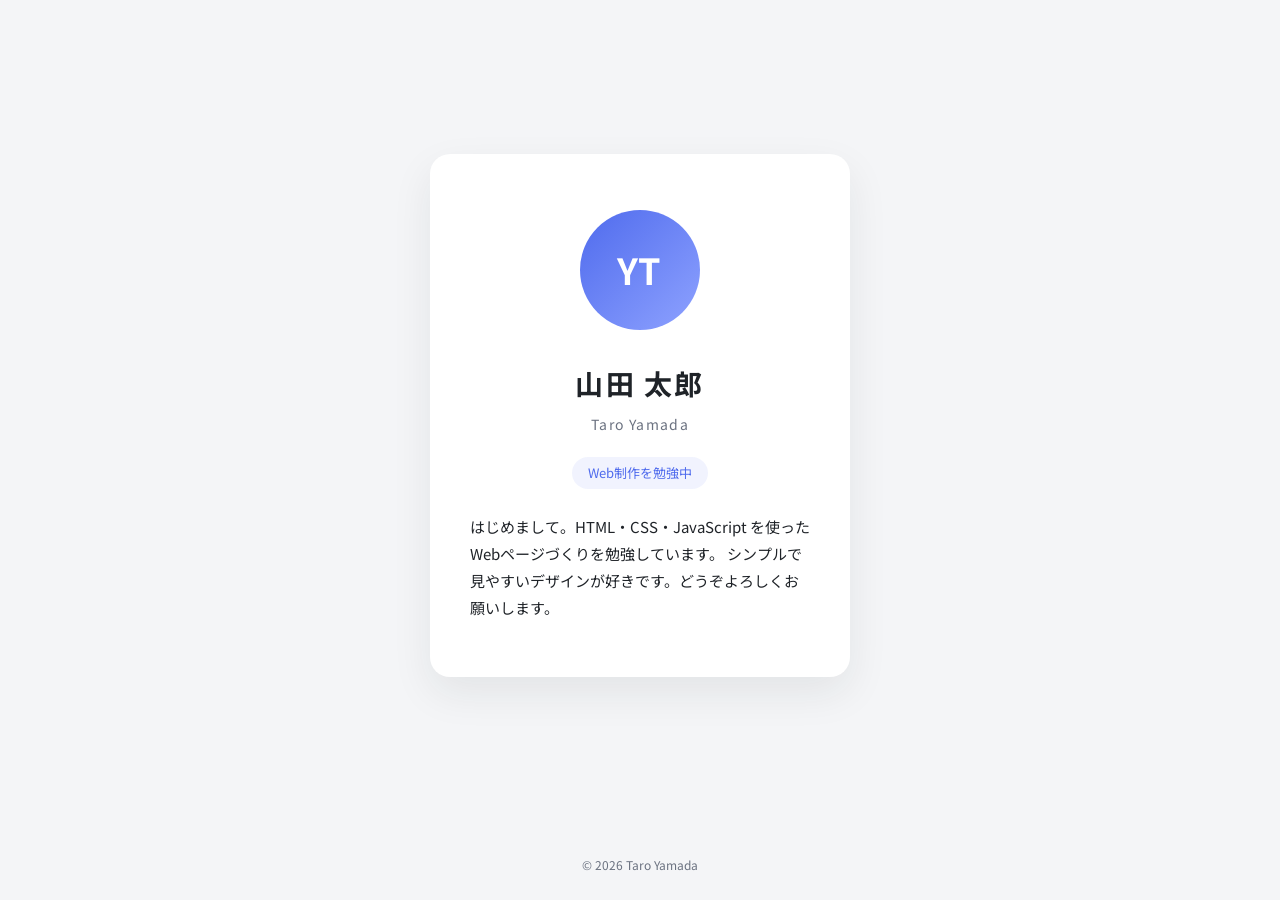
==== profile/index.html @ 4a866da8 "自己紹介ページ作成" ====
<!DOCTYPE html>
<html lang="ja">
<head>
  <meta charset="UTF-8">
  <meta name="viewport" content="width=device-width, initial-scale=1.0">
  <title>山田 太郎 | プロフィール</title>
  <meta name="description" content="山田 太郎の自己紹介ページです。">
  <link rel="preconnect" href="https://fonts.googleapis.com">
  <link rel="preconnect" href="https://fonts.gstatic.com" crossorigin>
  <link href="https://fonts.googleapis.com/css2?family=Noto+Sans+JP:wght@400;700&display=swap" rel="stylesheet">
  <link rel="stylesheet" href="style.css">
  <script src="script.js" defer></script>
</head>
<body>

  <main class="profile">
    <!-- プロフィールカード -->
    <section class="profile__card">
      <!-- アイコン：ここを自分のイニシャルに変更 -->
      <div class="profile__avatar" aria-hidden="true">YT</div>

      <!-- 名前：ここを自分の名前に変更 -->
      <h1 class="profile__name">山田 太郎</h1>
      <p class="profile__name-en">Taro Yamada</p>

      <!-- 肩書き：ここを自分の肩書きに変更 -->
      <p class="profile__role">Web制作を勉強中</p>

      <!-- 一言紹介：ここを自分の紹介文に変更 -->
      <p class="profile__bio">
        はじめまして。HTML・CSS・JavaScript を使ったWebページづくりを勉強しています。
        シンプルで見やすいデザインが好きです。どうぞよろしくお願いします。
      </p>
    </section>
  </main>

  <footer class="footer">
    <p>&copy; <span id="year"></span> Taro Yamada</p>
  </footer>

</body>
</html>
---- profile/style.css ----
/* ===========================
   変数
   =========================== */
:root {
  --color-bg: #f4f5f7;
  --color-card: #ffffff;
  --color-text: #1f2328;
  --color-muted: #6b7280;
  --color-accent: #4f6bed;
  --color-accent-light: #8ea2ff;

  --font-base: "Noto Sans JP", sans-serif;

  --radius: 20px;
  --shadow: 0 16px 40px rgba(31, 35, 40, 0.08);
}

/* ===========================
   リセット / ベース
   =========================== */
*,
*::before,
*::after {
  box-sizing: border-box;
  margin: 0;
  padding: 0;
}

body {
  display: flex;
  flex-direction: column;
  min-height: 100vh;
  font-family: var(--font-base);
  color: var(--color-text);
  background: var(--color-bg);
  line-height: 1.8;
  -webkit-font-smoothing: antialiased;
}

/* ===========================
   プロフィール
   =========================== */
.profile {
  flex: 1;
  display: flex;
  align-items: center;
  justify-content: center;
  padding: 48px 16px;
}

.profile__card {
  width: 100%;
  max-width: 420px;
  padding: 56px 40px;
  text-align: center;
  background: var(--color-card);
  border-radius: var(--radius);
  box-shadow: var(--shadow);
  animation: fadeUp 0.8s ease-out both;
}

/* イニシャルの丸アイコン */
.profile__avatar {
  display: grid;
  place-items: center;
  width: 120px;
  height: 120px;
  margin: 0 auto 28px;
  font-size: 2.25rem;
  font-weight: 700;
  letter-spacing: 0.05em;
  color: #fff;
  background: linear-gradient(135deg, var(--color-accent), var(--color-accent-light));
  border-radius: 50%;
}

.profile__name {
  font-size: 1.75rem;
  font-weight: 700;
  letter-spacing: 0.08em;
}

.profile__name-en {
  margin-top: 4px;
  font-size: 0.875rem;
  letter-spacing: 0.1em;
  color: var(--color-muted);
}

.profile__role {
  display: inline-block;
  margin-top: 20px;
  padding: 4px 16px;
  font-size: 0.8125rem;
  color: var(--color-accent);
  background: rgba(79, 107, 237, 0.08);
  border-radius: 999px;
}

.profile__bio {
  margin-top: 24px;
  font-size: 0.9375rem;
  text-align: left;
}

/* ===========================
   フッター
   =========================== */
.footer {
  padding: 24px 16px;
  font-size: 0.75rem;
  text-align: center;
  color: var(--color-muted);
}

/* ===========================
   アニメーション
   =========================== */
@keyframes fadeUp {
  from {
    opacity: 0;
    transform: translateY(16px);
  }
  to {
    opacity: 1;
    transform: translateY(0);
  }
}

/* 動きを減らす設定のときはアニメーションしない */
@media (prefers-reduced-motion: reduce) {
  .profile__card {
    animation: none;
  }
}

/* ===========================
   スマホ
   =========================== */
@media (max-width: 480px) {
  .profile__card {
    padding: 40px 24px;
  }

  .profile__name {
    font-size: 1.5rem;
  }
}
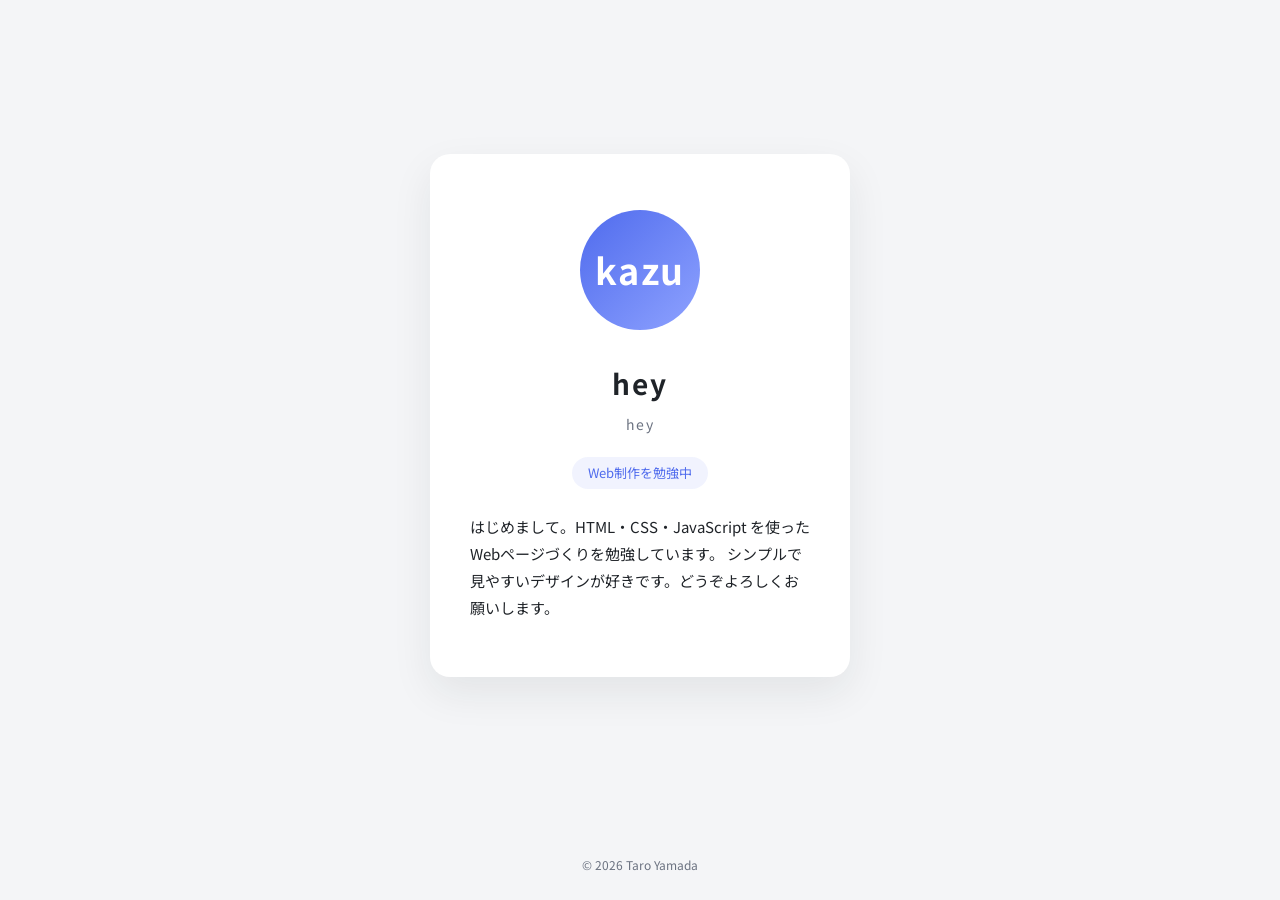
==== commit 30415e29: "claudeによるコードレビュー" ====
--- a/profile/index.html
+++ b/profile/index.html
@@ -16,17 +16,13 @@
   <main class="profile">
     <!-- プロフィールカード -->
     <section class="profile__card">
-      <!-- アイコン：ここを自分のイニシャルに変更 -->
-      <div class="profile__avatar" aria-hidden="true">YT</div>
+      <div class="profile__avatar" aria-hidden="true">kazu</div>
 
-      <!-- 名前：ここを自分の名前に変更 -->
-      <h1 class="profile__name">山田 太郎</h1>
-      <p class="profile__name-en">Taro Yamada</p>
+      <h1 class="profile__name">hey</h1>
+      <p class="profile__name-en">hey</p>
 
-      <!-- 肩書き：ここを自分の肩書きに変更 -->
       <p class="profile__role">Web制作を勉強中</p>
 
-      <!-- 一言紹介：ここを自分の紹介文に変更 -->
       <p class="profile__bio">
         はじめまして。HTML・CSS・JavaScript を使ったWebページづくりを勉強しています。
         シンプルで見やすいデザインが好きです。どうぞよろしくお願いします。
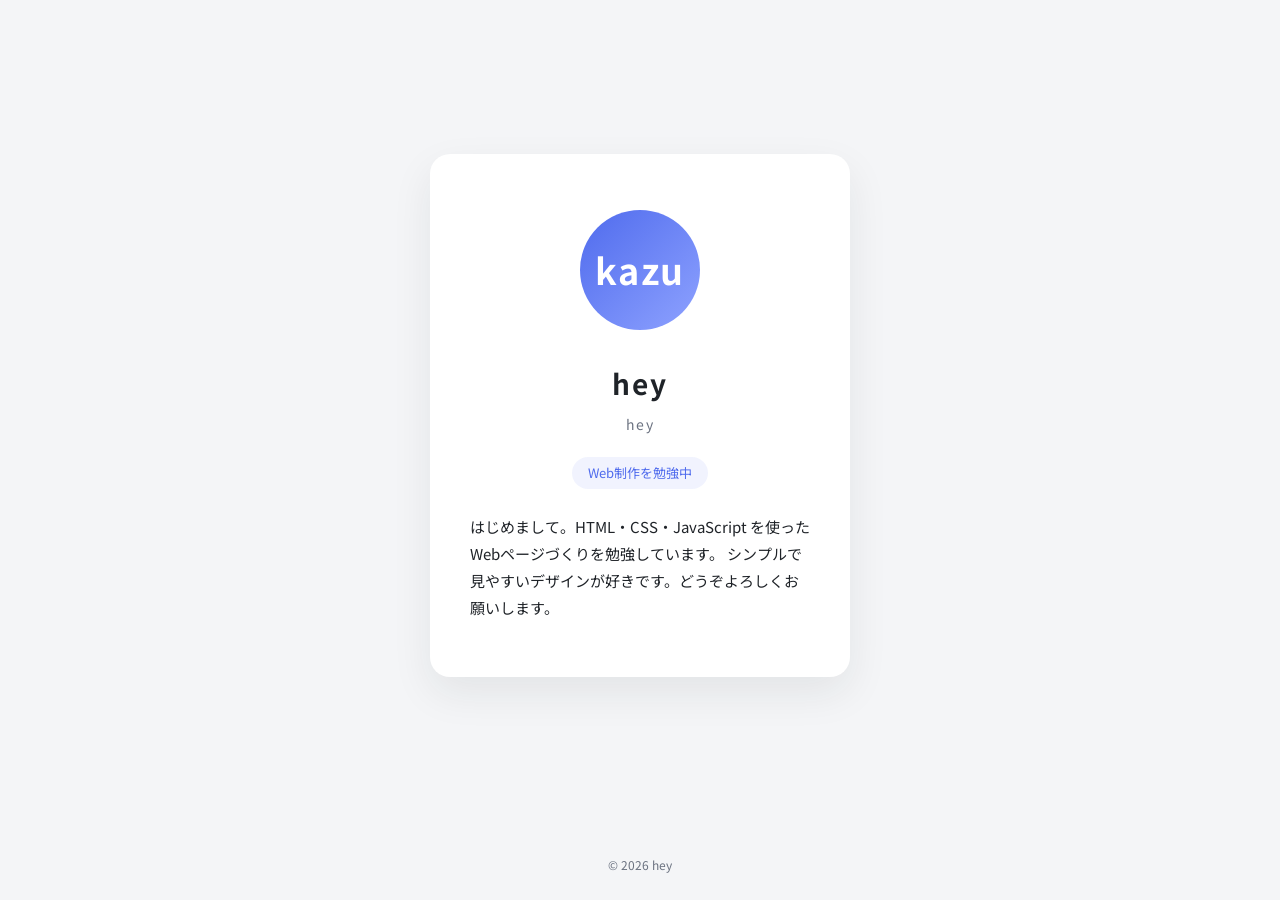
==== commit 73e4e463: "CLAUDE.mdのファイル構成ルールを修正" ====
--- a/profile/index.html
+++ b/profile/index.html
@@ -3,8 +3,8 @@
 <head>
   <meta charset="UTF-8">
   <meta name="viewport" content="width=device-width, initial-scale=1.0">
-  <title>山田 太郎 | プロフィール</title>
-  <meta name="description" content="山田 太郎の自己紹介ページです。">
+  <title>hey | プロフィール</title>
+  <meta name="description" content="heyの自己紹介ページです。">
   <link rel="preconnect" href="https://fonts.googleapis.com">
   <link rel="preconnect" href="https://fonts.gstatic.com" crossorigin>
   <link href="https://fonts.googleapis.com/css2?family=Noto+Sans+JP:wght@400;700&display=swap" rel="stylesheet">
@@ -31,7 +31,7 @@
   </main>
 
   <footer class="footer">
-    <p>&copy; <span id="year"></span> Taro Yamada</p>
+    <p>&copy; <span id="year"></span> hey</p>
   </footer>
 
 </body>
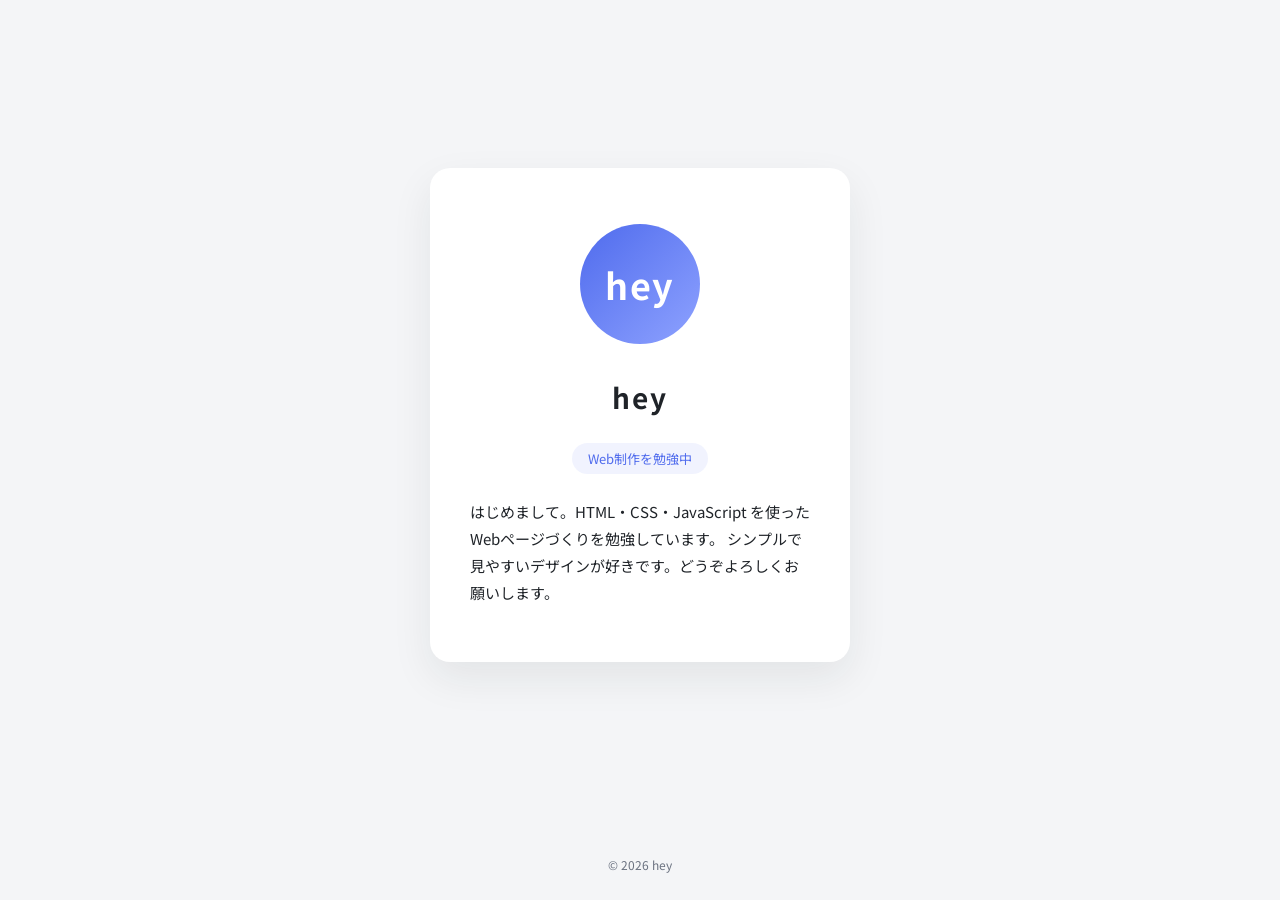
==== commit 3acf9d0a: "CLAUDE.mdのファイル構成ルールを修正" ====
--- a/profile/index.html
+++ b/profile/index.html
@@ -16,10 +16,9 @@
   <main class="profile">
     <!-- プロフィールカード -->
     <section class="profile__card">
-      <div class="profile__avatar" aria-hidden="true">kazu</div>
+      <div class="profile__avatar" aria-hidden="true">hey</div>
 
       <h1 class="profile__name">hey</h1>
-      <p class="profile__name-en">hey</p>
 
       <p class="profile__role">Web制作を勉強中</p>
 
